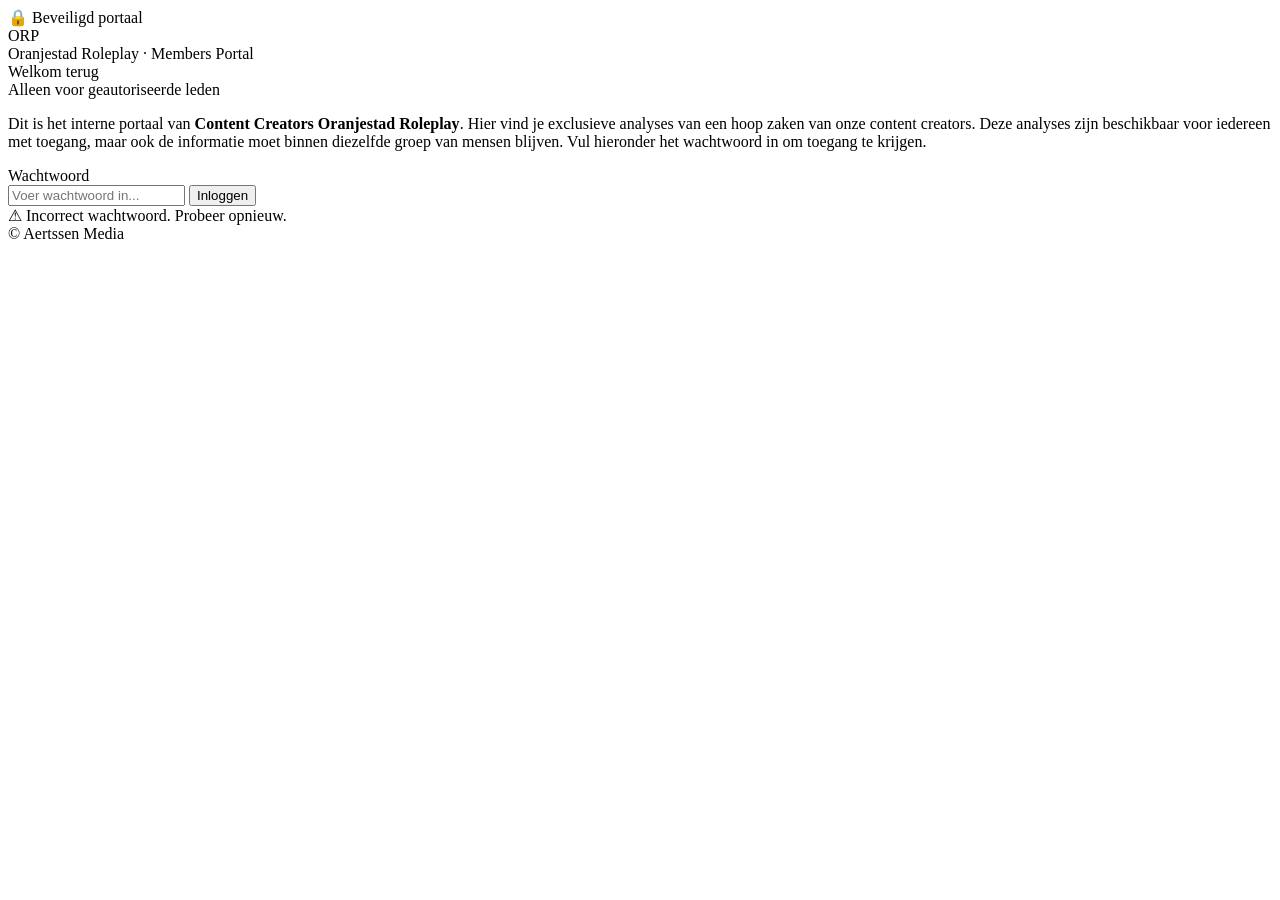
==== index.html @ e7ac7c07 "Add files via upload" ====
<!DOCTYPE html>
<html lang="nl">
<head>
  <meta charset="UTF-8">
  <meta name="viewport" content="width=device-width, initial-scale=1.0">
  <title>Welkom — ORP</title>
  <link href="https://fonts.googleapis.com/css2?family=Space+Mono:wght@400;700&family=Bebas+Neue&family=DM+Sans:wght@300;400;600&display=swap" rel="stylesheet">
  <link rel="stylesheet" href="css/landing.css">
</head>
<body>

<div class="container">

  <!-- Logo / Header -->
  <div class="logo-wrap">
    <div class="format-badge">🔒 Beveiligd portaal</div>
    <div class="logo-text">ORP</div>
    <div class="header-sub">Oranjestad Roleplay · Members Portal</div>
  </div>

  <!-- Info blok -->
  <div class="card">
    <div class="card-title">Welkom terug</div>
    <div class="card-subtitle">Alleen voor geautoriseerde leden</div>
    <p>
      Dit is het interne portaal van <strong style="color: var(--accent2)">Content Creators Oranjestad Roleplay</strong>.
      Hier vind je exclusieve analyses van een hoop zaken van onze content creators. Deze analyses zijn beschikbaar voor iedereen met toegang, maar ook de informatie moet binnen diezelfde groep van mensen blijven.
      Vul hieronder het wachtwoord in om toegang te krijgen.
    </p>
  </div>

  <!-- Wachtwoord blok -->
  <div class="lock-card">
    <div>
      <div class="input-label">Wachtwoord</div>
      <div class="input-wrap">
        <input type="password" id="passwordInput" placeholder="Voer wachtwoord in..." />
        <button class="btn" onclick="checkPassword()">Inloggen</button>
      </div>
    </div>
    <div class="error-msg" id="errorMsg">⚠ Incorrect wachtwoord. Probeer opnieuw.</div>
  </div>

  <!-- <div class="footer">© ORP · Media Team</div> -->
   <div class="footer">© Aertssen Media</div>

</div>

<script src="js/login.js"></script>
</body>
</html>
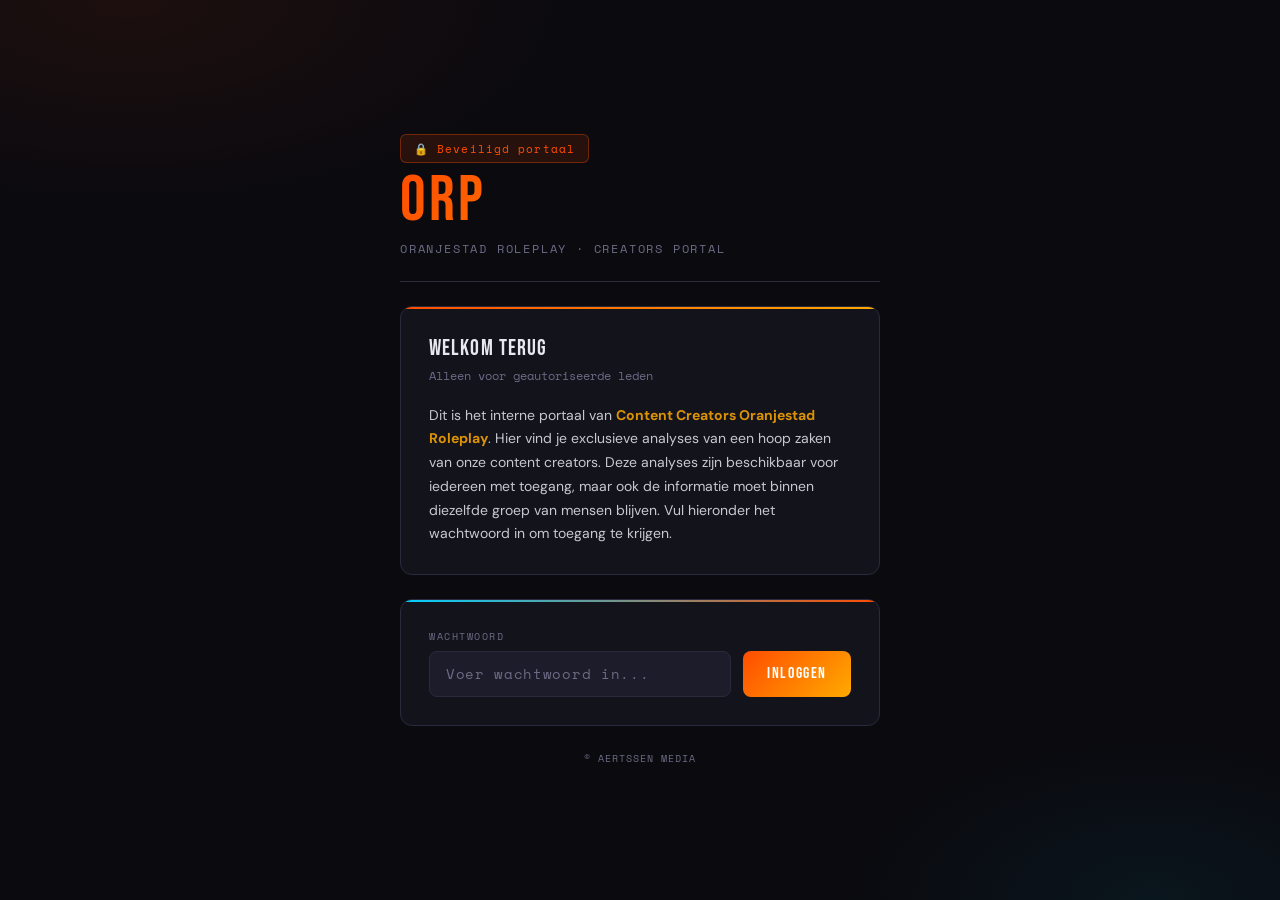
==== commit f28aa485: "Update index.html" ====
--- a/index.html
+++ b/index.html
@@ -15,7 +15,7 @@
   <div class="logo-wrap">
     <div class="format-badge">🔒 Beveiligd portaal</div>
     <div class="logo-text">ORP</div>
-    <div class="header-sub">Oranjestad Roleplay · Members Portal</div>
+    <div class="header-sub">Oranjestad Roleplay · Creators Portal</div>
   </div>
 
   <!-- Info blok -->
--- a/css/landing.css
+++ b/css/landing.css
@@ -0,0 +1,216 @@
+:root {
+    --bg: #0a0a0f;
+    --surface: #13131c;
+    --surface2: #1c1c2a;
+    --accent: #ff4d00;
+    --accent2: #ffaa00;
+    --accent3: #00cfff;
+    --text: #e8e8f0;
+    --muted: #6b6b85;
+    --border: #2a2a3d;
+    --good: #00e5a0;
+    --bad: #ff4d67;
+  }
+
+  * { margin: 0; padding: 0; box-sizing: border-box; }
+
+  body {
+    background: var(--bg);
+    color: var(--text);
+    font-family: 'DM Sans', sans-serif;
+    min-height: 100vh;
+    display: flex;
+    flex-direction: column;
+    align-items: center;
+    justify-content: center;
+    padding: 2rem;
+    background-image:
+      radial-gradient(ellipse 60% 40% at 10% 0%, rgba(255,77,0,0.08) 0%, transparent 60%),
+      radial-gradient(ellipse 40% 30% at 90% 100%, rgba(0,207,255,0.06) 0%, transparent 60%);
+  }
+
+  .container {
+    width: 100%;
+    max-width: 480px;
+    display: flex;
+    flex-direction: column;
+    gap: 1.5rem;
+  }
+
+  /* Header */
+  .logo-wrap {
+    display: flex;
+    flex-direction: column;
+    gap: 0.4rem;
+    padding-bottom: 1.5rem;
+    border-bottom: 1px solid var(--border);
+  }
+
+  .format-badge {
+    display: inline-flex;
+    align-items: center;
+    gap: 0.4rem;
+    background: rgba(255,77,0,0.12);
+    border: 1px solid rgba(255,77,0,0.35);
+    border-radius: 6px;
+    padding: 0.3rem 0.8rem;
+    font-family: 'Space Mono', monospace;
+    font-size: 0.7rem;
+    color: var(--accent);
+    letter-spacing: 0.1em;
+    width: fit-content;
+  }
+
+  .logo-text {
+    font-family: 'Bebas Neue', sans-serif;
+    font-size: 4rem;
+    line-height: 1;
+    letter-spacing: 0.05em;
+    background: linear-gradient(135deg, #ff4d00, #ffaa00);
+    -webkit-background-clip: text;
+    -webkit-text-fill-color: transparent;
+  }
+
+  .header-sub {
+    font-family: 'Space Mono', monospace;
+    font-size: 0.75rem;
+    color: var(--muted);
+    text-transform: uppercase;
+    letter-spacing: 0.15em;
+  }
+
+  /* Info card */
+  .card {
+    background: var(--surface);
+    border: 1px solid var(--border);
+    border-radius: 12px;
+    padding: 1.75rem;
+    position: relative;
+    overflow: hidden;
+  }
+
+  .card::before {
+    content: '';
+    position: absolute;
+    top: 0; left: 0; right: 0;
+    height: 2px;
+    background: linear-gradient(90deg, var(--accent), var(--accent2));
+  }
+
+  .card-title {
+    font-family: 'Bebas Neue', sans-serif;
+    font-size: 1.4rem;
+    letter-spacing: 0.05em;
+    color: var(--text);
+    margin-bottom: 0.3rem;
+  }
+
+  .card-subtitle {
+    font-size: 0.75rem;
+    color: var(--muted);
+    margin-bottom: 1.25rem;
+    font-family: 'Space Mono', monospace;
+  }
+
+  .card p {
+    font-size: 0.875rem;
+    color: var(--text);
+    line-height: 1.7;
+    opacity: 0.85;
+  }
+
+  /* Wachtwoord card */
+  .lock-card {
+    background: var(--surface);
+    border: 1px solid var(--border);
+    border-radius: 12px;
+    padding: 1.75rem;
+    position: relative;
+    overflow: hidden;
+    display: flex;
+    flex-direction: column;
+    gap: 1rem;
+  }
+
+  .lock-card::before {
+    content: '';
+    position: absolute;
+    top: 0; left: 0; right: 0;
+    height: 2px;
+    background: linear-gradient(90deg, var(--accent3), var(--accent));
+  }
+
+  .input-label {
+    font-family: 'Space Mono', monospace;
+    font-size: 0.65rem;
+    text-transform: uppercase;
+    letter-spacing: 0.15em;
+    color: var(--muted);
+    margin-bottom: 0.4rem;
+  }
+
+  .input-wrap {
+    display: flex;
+    gap: 0.75rem;
+    align-items: stretch;
+  }
+
+  input[type="password"] {
+    flex: 1;
+    background: var(--surface2);
+    border: 1px solid var(--border);
+    border-radius: 8px;
+    padding: 0.75rem 1rem;
+    color: var(--text);
+    font-family: 'Space Mono', monospace;
+    font-size: 0.85rem;
+    letter-spacing: 0.15em;
+    outline: none;
+    transition: border-color 0.2s;
+  }
+
+  input[type="password"]:focus {
+    border-color: var(--accent);
+  }
+
+  input[type="password"]::placeholder {
+    color: var(--muted);
+    letter-spacing: 0.05em;
+  }
+
+  .btn {
+    background: linear-gradient(135deg, var(--accent), var(--accent2));
+    border: none;
+    border-radius: 8px;
+    padding: 0.75rem 1.5rem;
+    color: #fff;
+    font-family: 'Bebas Neue', sans-serif;
+    font-size: 1rem;
+    letter-spacing: 0.1em;
+    cursor: pointer;
+    transition: opacity 0.2s, transform 0.1s;
+    white-space: nowrap;
+  }
+
+  .btn:hover { opacity: 0.85; }
+  .btn:active { transform: scale(0.98); }
+
+  .error-msg {
+    font-family: 'Space Mono', monospace;
+    font-size: 0.7rem;
+    color: var(--bad);
+    letter-spacing: 0.05em;
+    display: none;
+  }
+
+  .error-msg.visible { display: block; }
+
+  /* Footer */
+  .footer {
+    font-family: 'Space Mono', monospace;
+    font-size: 0.65rem;
+    color: var(--muted);
+    text-align: center;
+    letter-spacing: 0.1em;
+    text-transform: uppercase;
+  }
